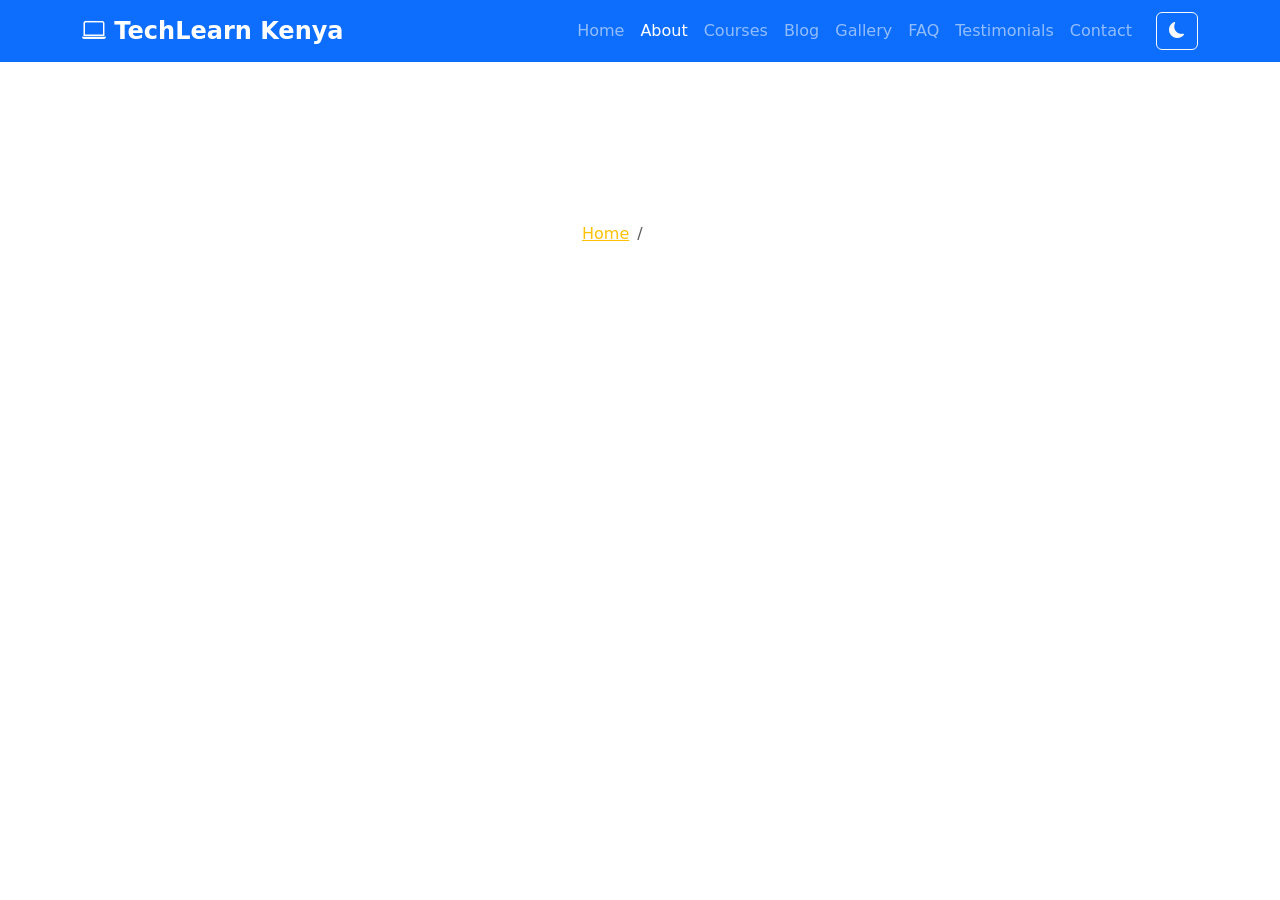
==== about.html @ f66f1366 "Add about page NavBar and header section" ====
<!DOCTYPE html>
<html lang="en">
<head>
  <meta charset="UTF-8" />
  <meta name="viewport" content="width=device-width, initial-scale=1.0" />
  <title>TechLearn Kenya | About Us</title>

  <!-- Bootstrap 5 CSS -->
  <link href="https://cdn.jsdelivr.net/npm/bootstrap@5.3.0/dist/css/bootstrap.min.css" rel="stylesheet" />
  <!-- Bootstrap Icons -->
  <link href="https://cdn.jsdelivr.net/npm/bootstrap-icons@1.10.5/font/bootstrap-icons.css" rel="stylesheet" />
  <!-- Your custom CSS -->
  <link rel="stylesheet" href="css/style.css" />
</head>
<body>

  <!-- ========== NAVBAR (same on every page) ========== -->
  <nav class="navbar navbar-expand-lg navbar-dark bg-primary sticky-top">
    <div class="container">
      <a class="navbar-brand fw-bold fs-4" href="index.html">
        <i class="bi bi-laptop"></i> TechLearn Kenya
      </a>
      <button class="navbar-toggler" type="button" data-bs-toggle="collapse" data-bs-target="#navMenu">
        <span class="navbar-toggler-icon"></span>
      </button>
      <div class="collapse navbar-collapse" id="navMenu">
        <ul class="navbar-nav ms-auto">
          <li class="nav-item"><a class="nav-link" href="index.html">Home</a></li>
          <li class="nav-item"><a class="nav-link active" href="about.html">About</a></li>
          <li class="nav-item"><a class="nav-link" href="courses.html">Courses</a></li>
          <li class="nav-item"><a class="nav-link" href="blog.html">Blog</a></li>
          <li class="nav-item"><a class="nav-link" href="gallery.html">Gallery</a></li>
          <li class="nav-item"><a class="nav-link" href="faq.html">FAQ</a></li>
          <li class="nav-item"><a class="nav-link" href="testimonials.html">Testimonials</a></li>
          <li class="nav-item"><a class="nav-link" href="contact.html">Contact</a></li>
        </ul>
        <button class="btn btn-outline-light ms-3" id="darkModeBtn">
          <i class="bi bi-moon-fill"></i>
        </button>
      </div>
    </div>
  </nav>

  <!-- ========== PAGE HEADER ========== -->
  <section class="page-header text-white text-center py-5">
    <div class="container">
      <h1 class="fw-bold display-5">About TechLearn Kenya</h1>
      <p class="lead">Who we are, what we believe, and the team behind it all.</p>
      <!-- Breadcrumb -->
      <nav aria-label="breadcrumb">
        <ol class="breadcrumb justify-content-center">
          <li class="breadcrumb-item"><a href="index.html" class="text-warning">Home</a></li>
          <li class="breadcrumb-item active text-white">About</li>
        </ol>
      </nav>
    </div>
  </section>

</body>
</html>
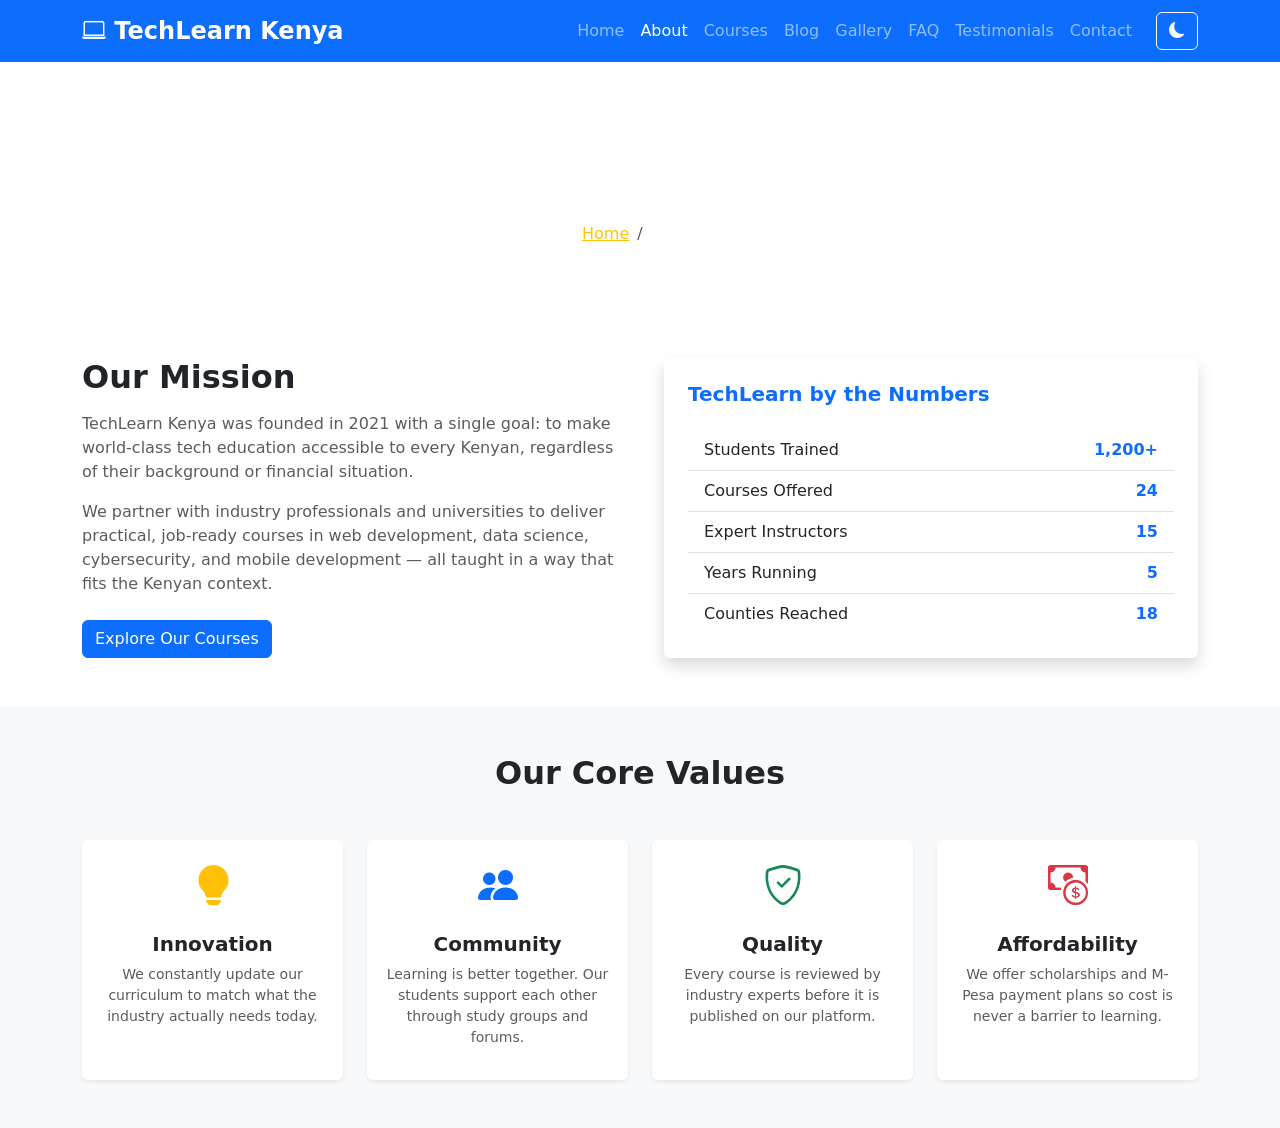
==== commit 524cf300: "Add mission statement and core values" ====
--- a/about.html
+++ b/about.html
@@ -56,5 +56,109 @@
     </div>
   </section>
 
+  <!-- ========== MISSION SECTION ========== -->
+  <section class="py-5">
+    <div class="container">
+      <div class="row align-items-center g-5">
+
+        <!-- Left: Text -->
+        <div class="col-md-6">
+          <h2 class="fw-bold mb-3">Our Mission</h2>
+          <p class="text-muted">
+            TechLearn Kenya was founded in 2021 with a single goal: to make world-class
+            tech education accessible to every Kenyan, regardless of their background
+            or financial situation.
+          </p>
+          <p class="text-muted">
+            We partner with industry professionals and universities to deliver
+            practical, job-ready courses in web development, data science, cybersecurity,
+            and mobile development — all taught in a way that fits the Kenyan context.
+          </p>
+          <a href="courses.html" class="btn btn-primary mt-2">Explore Our Courses</a>
+        </div>
+
+        <!-- Right: Stats Card -->
+        <div class="col-md-6">
+          <div class="card shadow border-0 p-4">
+            <h5 class="fw-bold mb-4 text-primary">TechLearn by the Numbers</h5>
+            <ul class="list-group list-group-flush">
+              <li class="list-group-item d-flex justify-content-between">
+                <span>Students Trained</span>
+                <strong class="text-primary">1,200+</strong>
+              </li>
+              <li class="list-group-item d-flex justify-content-between">
+                <span>Courses Offered</span>
+                <strong class="text-primary">24</strong>
+              </li>
+              <li class="list-group-item d-flex justify-content-between">
+                <span>Expert Instructors</span>
+                <strong class="text-primary">15</strong>
+              </li>
+              <li class="list-group-item d-flex justify-content-between">
+                <span>Years Running</span>
+                <strong class="text-primary">5</strong>
+              </li>
+              <li class="list-group-item d-flex justify-content-between">
+                <span>Counties Reached</span>
+                <strong class="text-primary">18</strong>
+              </li>
+            </ul>
+          </div>
+        </div>
+
+      </div>
+    </div>
+  </section>
+
+  <!-- ========== CORE VALUES ========== -->
+  <section class="py-5 bg-light">
+    <div class="container">
+      <h2 class="text-center fw-bold mb-5">Our Core Values</h2>
+      <div class="row g-4 text-center">
+
+        <div class="col-md-3">
+          <div class="card h-100 border-0 shadow-sm p-3">
+            <div class="mb-3">
+              <i class="bi bi-lightbulb-fill text-warning fs-1"></i>
+            </div>
+            <h5 class="fw-bold">Innovation</h5>
+            <p class="text-muted small">We constantly update our curriculum to match what the industry actually needs today.</p>
+          </div>
+        </div>
+
+        <div class="col-md-3">
+          <div class="card h-100 border-0 shadow-sm p-3">
+            <div class="mb-3">
+              <i class="bi bi-people-fill text-primary fs-1"></i>
+            </div>
+            <h5 class="fw-bold">Community</h5>
+            <p class="text-muted small">Learning is better together. Our students support each other through study groups and forums.</p>
+          </div>
+        </div>
+
+        <div class="col-md-3">
+          <div class="card h-100 border-0 shadow-sm p-3">
+            <div class="mb-3">
+              <i class="bi bi-shield-check text-success fs-1"></i>
+            </div>
+            <h5 class="fw-bold">Quality</h5>
+            <p class="text-muted small">Every course is reviewed by industry experts before it is published on our platform.</p>
+          </div>
+        </div>
+
+        <div class="col-md-3">
+          <div class="card h-100 border-0 shadow-sm p-3">
+            <div class="mb-3">
+              <i class="bi bi-cash-coin text-danger fs-1"></i>
+            </div>
+            <h5 class="fw-bold">Affordability</h5>
+            <p class="text-muted small">We offer scholarships and M-Pesa payment plans so cost is never a barrier to learning.</p>
+          </div>
+        </div>
+
+      </div>
+    </div>
+  </section>
+
 </body>
 </html>
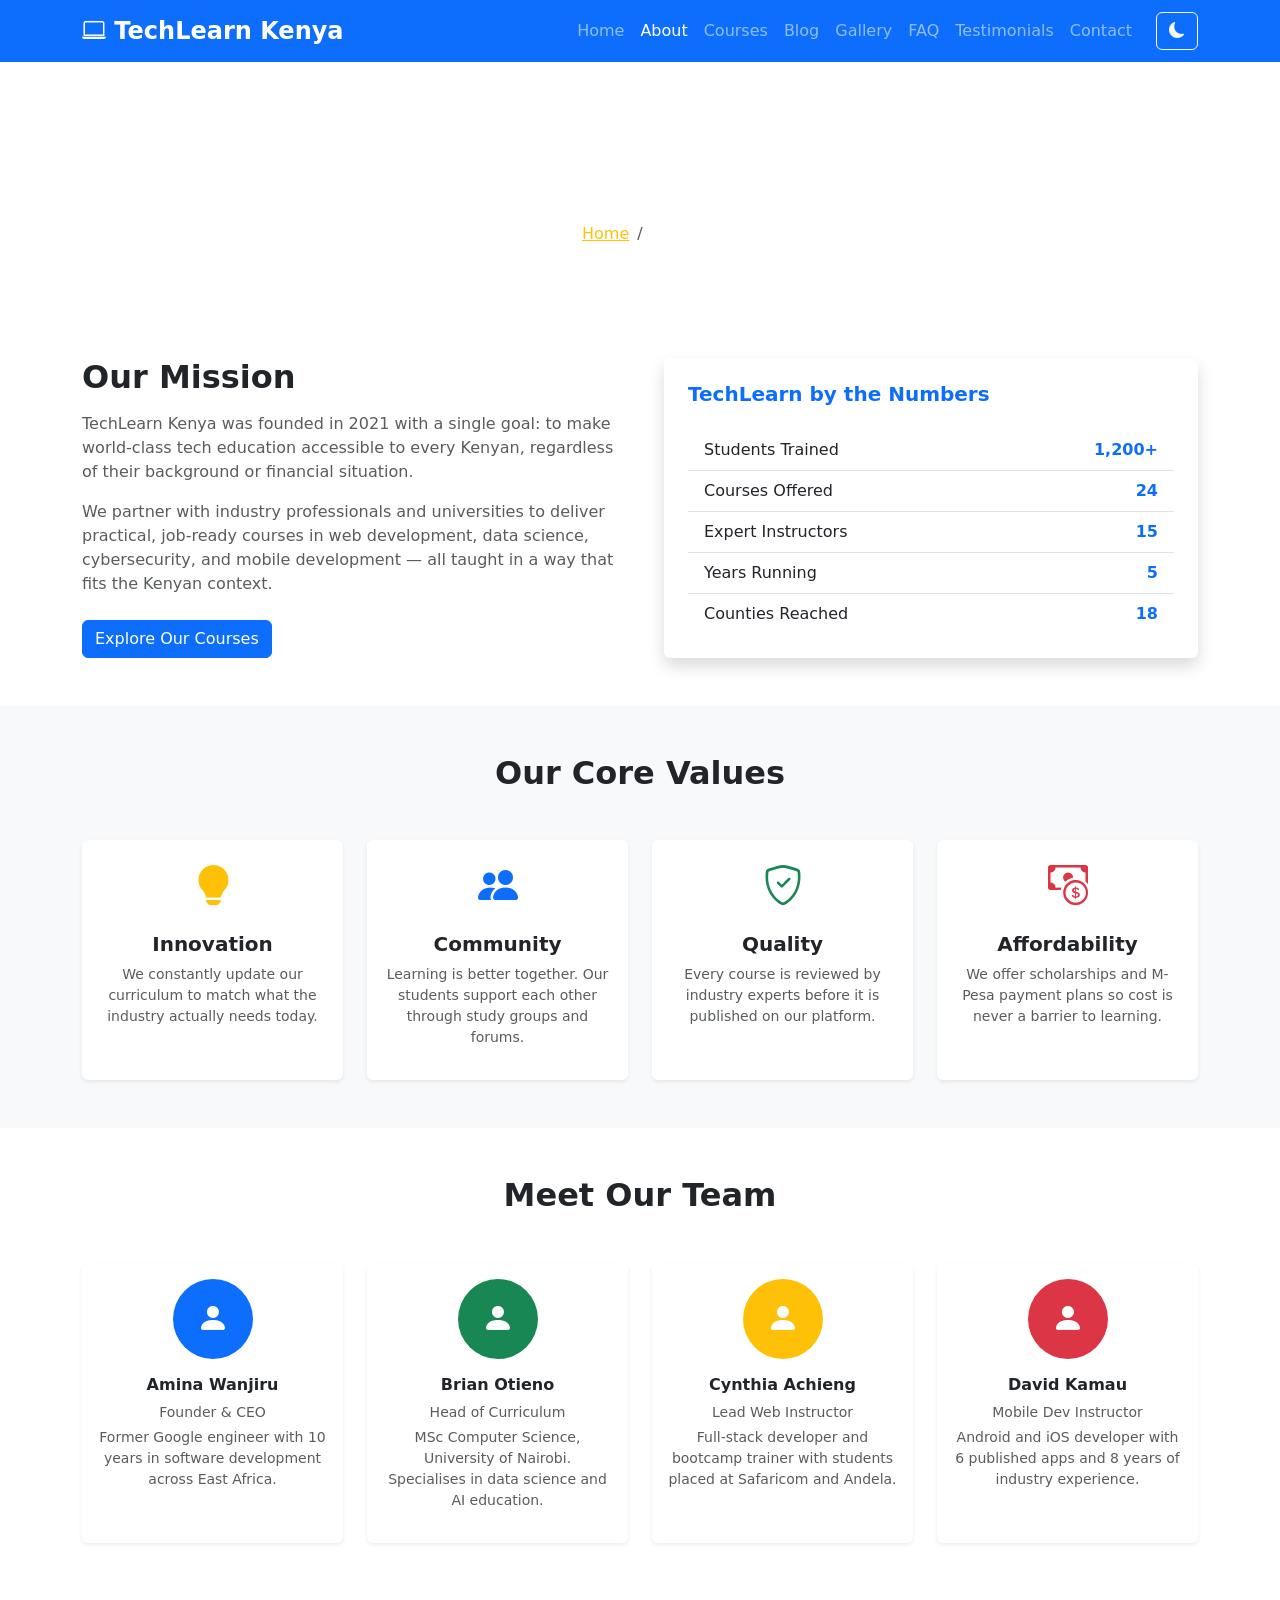
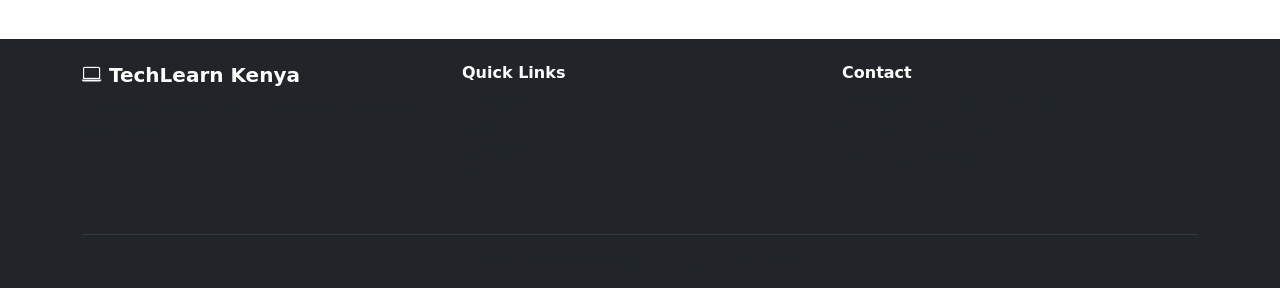
==== commit 19acf1dc: "Add team member cards and footer to About page" ====
--- a/about.html
+++ b/about.html
@@ -160,5 +160,93 @@
     </div>
   </section>
 
+  <!-- ========== TEAM SECTION ========== -->
+  <section class="py-5">
+    <div class="container">
+      <h2 class="text-center fw-bold mb-5">Meet Our Team</h2>
+      <div class="row g-4">
+
+        <div class="col-md-3 text-center">
+          <div class="card border-0 shadow-sm p-3 h-100">
+            <div class="bg-primary text-white rounded-circle mx-auto mb-3 d-flex align-items-center justify-content-center" style="width:80px;height:80px;">
+              <i class="bi bi-person-fill fs-2"></i>
+            </div>
+            <h6 class="fw-bold">Amina Wanjiru</h6>
+            <p class="text-muted small mb-1">Founder & CEO</p>
+            <p class="text-muted small">Former Google engineer with 10 years in software development across East Africa.</p>
+          </div>
+        </div>
+
+        <div class="col-md-3 text-center">
+          <div class="card border-0 shadow-sm p-3 h-100">
+            <div class="bg-success text-white rounded-circle mx-auto mb-3 d-flex align-items-center justify-content-center" style="width:80px;height:80px;">
+              <i class="bi bi-person-fill fs-2"></i>
+            </div>
+            <h6 class="fw-bold">Brian Otieno</h6>
+            <p class="text-muted small mb-1">Head of Curriculum</p>
+            <p class="text-muted small">MSc Computer Science, University of Nairobi. Specialises in data science and AI education.</p>
+          </div>
+        </div>
+
+        <div class="col-md-3 text-center">
+          <div class="card border-0 shadow-sm p-3 h-100">
+            <div class="bg-warning text-white rounded-circle mx-auto mb-3 d-flex align-items-center justify-content-center" style="width:80px;height:80px;">
+              <i class="bi bi-person-fill fs-2"></i>
+            </div>
+            <h6 class="fw-bold">Cynthia Achieng</h6>
+            <p class="text-muted small mb-1">Lead Web Instructor</p>
+            <p class="text-muted small">Full-stack developer and bootcamp trainer with students placed at Safaricom and Andela.</p>
+          </div>
+        </div>
+
+        <div class="col-md-3 text-center">
+          <div class="card border-0 shadow-sm p-3 h-100">
+            <div class="bg-danger text-white rounded-circle mx-auto mb-3 d-flex align-items-center justify-content-center" style="width:80px;height:80px;">
+              <i class="bi bi-person-fill fs-2"></i>
+            </div>
+            <h6 class="fw-bold">David Kamau</h6>
+            <p class="text-muted small mb-1">Mobile Dev Instructor</p>
+            <p class="text-muted small">Android and iOS developer with 6 published apps and 8 years of industry experience.</p>
+          </div>
+        </div>
+
+      </div>
+    </div>
+  </section>
+
+  <!-- ========== FOOTER (same on every page) ========== -->
+  <footer class="bg-dark text-white pt-4 pb-3 mt-5">
+    <div class="container">
+      <div class="row">
+        <div class="col-md-4 mb-3">
+          <h5 class="fw-bold"><i class="bi bi-laptop"></i> TechLearn Kenya</h5>
+          <p class="text-muted">Empowering the next generation of African tech talent.</p>
+        </div>
+        <div class="col-md-4 mb-3">
+          <h6 class="fw-bold">Quick Links</h6>
+          <ul class="list-unstyled">
+            <li><a href="about.html" class="text-muted text-decoration-none">About Us</a></li>
+            <li><a href="courses.html" class="text-muted text-decoration-none">Courses</a></li>
+            <li><a href="contact.html" class="text-muted text-decoration-none">Contact</a></li>
+            <li><a href="faq.html" class="text-muted text-decoration-none">FAQ</a></li>
+          </ul>
+        </div>
+        <div class="col-md-4 mb-3">
+          <h6 class="fw-bold">Contact</h6>
+          <p class="text-muted mb-1"><i class="bi bi-envelope"></i> info@techlearnkenya.com</p>
+          <p class="text-muted mb-1"><i class="bi bi-telephone"></i> +254 700 123 456</p>
+          <p class="text-muted"><i class="bi bi-geo-alt"></i> Nairobi, Kenya</p>
+        </div>
+      </div>
+      <hr class="border-secondary" />
+      <p class="text-center text-muted small mb-0">&copy; 2026 TechLearn Kenya. All rights reserved.</p>
+    </div>
+  </footer>
+
+  <!-- Bootstrap JS -->
+  <script src="https://cdn.jsdelivr.net/npm/bootstrap@5.3.0/dist/js/bootstrap.bundle.min.js"></script>
+  <!-- Your custom JS -->
+  <script src="js/main.js"></script>
 </body>
 </html>
+
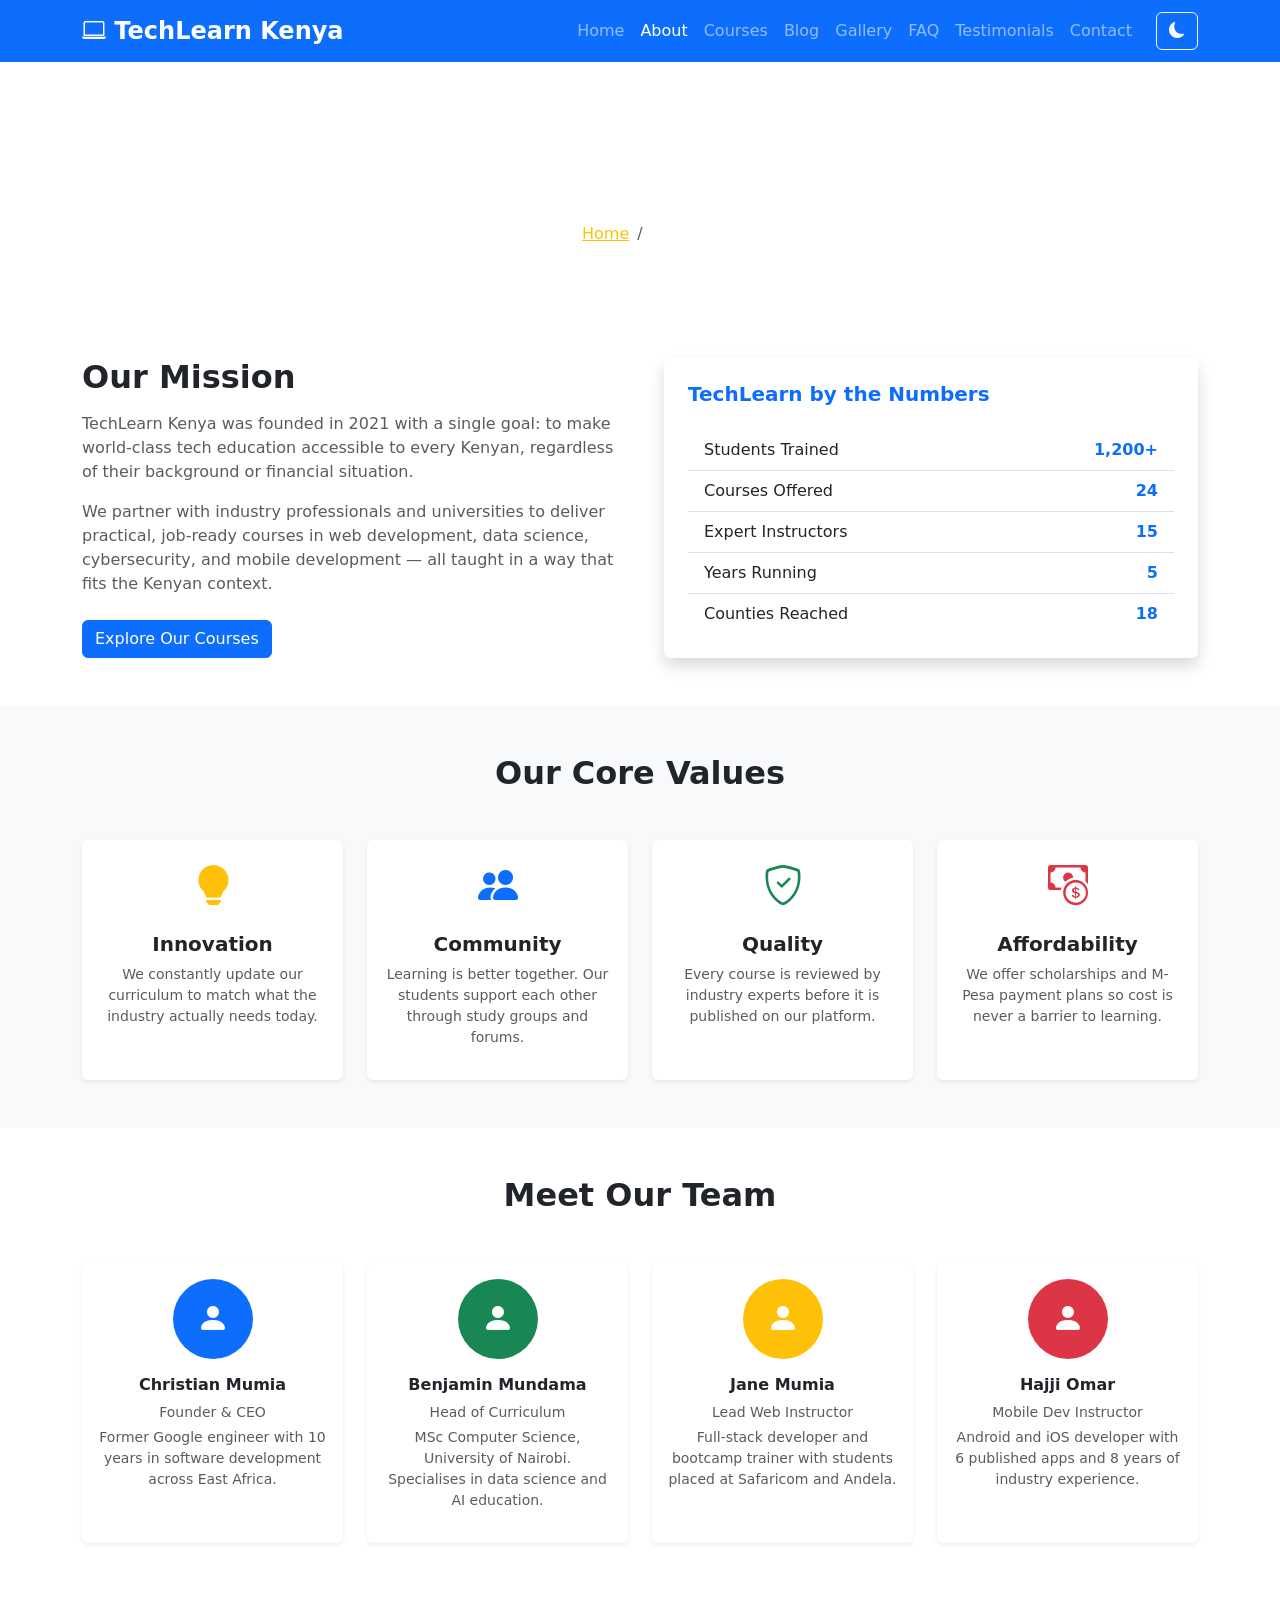
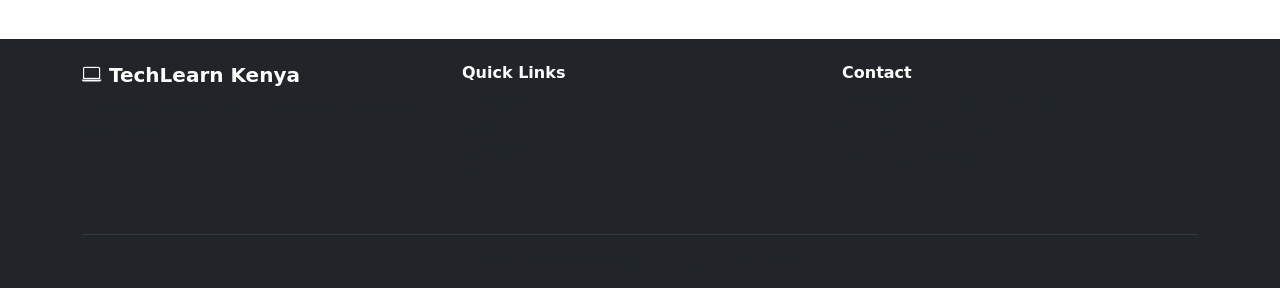
==== commit 490a9754: "Fix stylesheet and script links across all pages" ====
--- a/about.html
+++ b/about.html
@@ -171,7 +171,7 @@
             <div class="bg-primary text-white rounded-circle mx-auto mb-3 d-flex align-items-center justify-content-center" style="width:80px;height:80px;">
               <i class="bi bi-person-fill fs-2"></i>
             </div>
-            <h6 class="fw-bold">Amina Wanjiru</h6>
+            <h6 class="fw-bold">Christian Mumia</h6>
             <p class="text-muted small mb-1">Founder & CEO</p>
             <p class="text-muted small">Former Google engineer with 10 years in software development across East Africa.</p>
           </div>
@@ -182,7 +182,7 @@
             <div class="bg-success text-white rounded-circle mx-auto mb-3 d-flex align-items-center justify-content-center" style="width:80px;height:80px;">
               <i class="bi bi-person-fill fs-2"></i>
             </div>
-            <h6 class="fw-bold">Brian Otieno</h6>
+            <h6 class="fw-bold">Benjamin Mundama</h6>
             <p class="text-muted small mb-1">Head of Curriculum</p>
             <p class="text-muted small">MSc Computer Science, University of Nairobi. Specialises in data science and AI education.</p>
           </div>
@@ -193,7 +193,7 @@
             <div class="bg-warning text-white rounded-circle mx-auto mb-3 d-flex align-items-center justify-content-center" style="width:80px;height:80px;">
               <i class="bi bi-person-fill fs-2"></i>
             </div>
-            <h6 class="fw-bold">Cynthia Achieng</h6>
+            <h6 class="fw-bold">Jane Mumia</h6>
             <p class="text-muted small mb-1">Lead Web Instructor</p>
             <p class="text-muted small">Full-stack developer and bootcamp trainer with students placed at Safaricom and Andela.</p>
           </div>
@@ -204,7 +204,7 @@
             <div class="bg-danger text-white rounded-circle mx-auto mb-3 d-flex align-items-center justify-content-center" style="width:80px;height:80px;">
               <i class="bi bi-person-fill fs-2"></i>
             </div>
-            <h6 class="fw-bold">David Kamau</h6>
+            <h6 class="fw-bold">Hajji Omar</h6>
             <p class="text-muted small mb-1">Mobile Dev Instructor</p>
             <p class="text-muted small">Android and iOS developer with 6 published apps and 8 years of industry experience.</p>
           </div>
@@ -250,3 +250,4 @@
 </body>
 </html>
 
+
